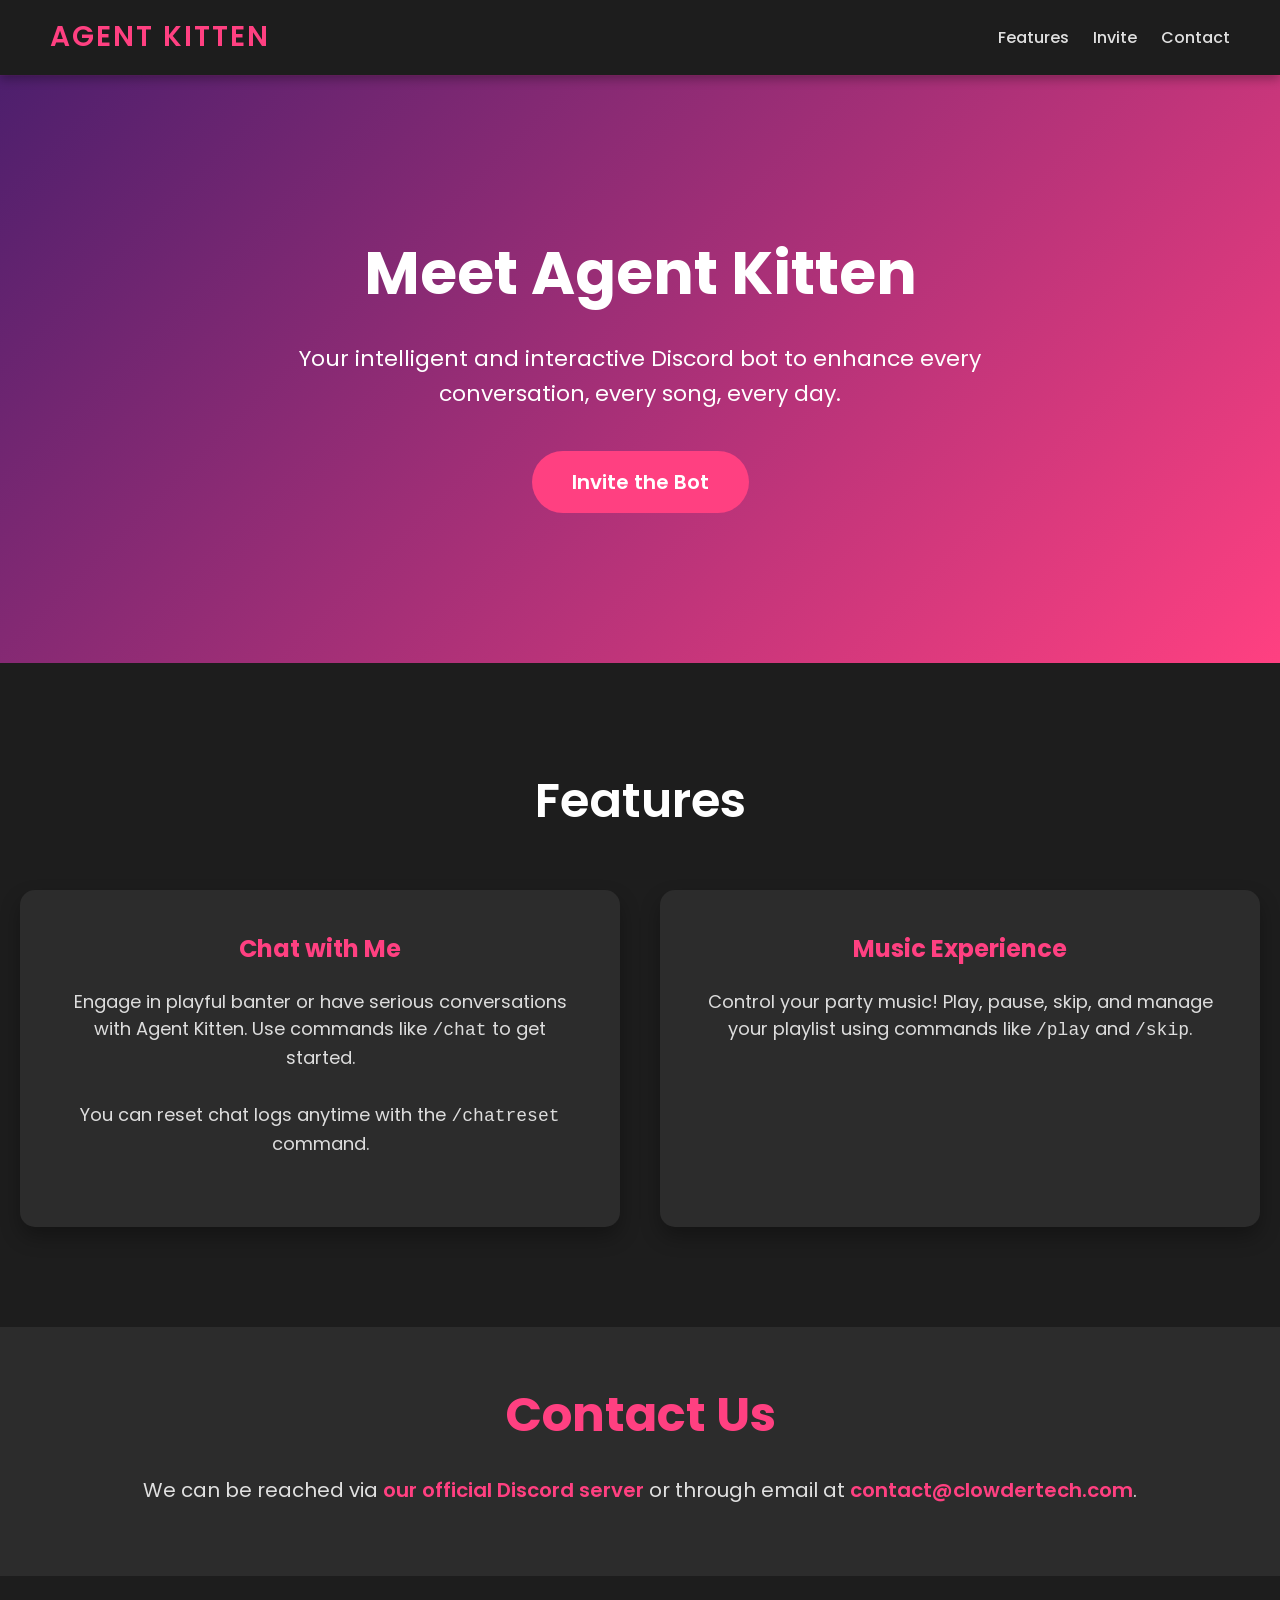
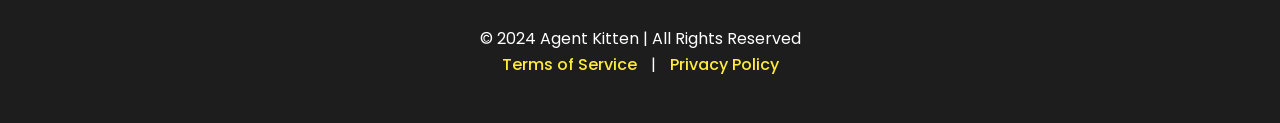
==== templates/index.html @ 6a36df15 "convert to rust cuz yea" ====
<!DOCTYPE html>
<html lang="en">
<head>
    <meta charset="UTF-8">
    <meta name="viewport" content="width=device-width, initial-scale=1.0">
    <title>Agent Kitten</title>
    <link rel="icon" type="image/x-icon" href="/static/images/logo.svg" />
    <link href="https://fonts.googleapis.com/css2?family=Poppins:wght@400;600&display=swap" rel="stylesheet">
    <link rel="stylesheet" href="/static/css/style.css" />
</head>
<body>

    <!-- Navigation Bar -->
    <nav>
        <div class="logo">Agent Kitten</div>
        <div class="nav-links">
            <a href="#features">Features</a>
            <a href="#invite">Invite</a>
            <a href="#contact">Contact</a>
        </div>
    </nav>

    <!-- Hero Section -->
    <section class="hero">
        <h1>Meet Agent Kitten</h1>
        <p>Your intelligent and interactive Discord bot to enhance every conversation, every song, every day.</p>
        <a href="https://discord.com/oauth2/authorize?client_id=1169801069514194956" class="cta-button">Invite the Bot</a>
    </section>

    <!-- Features Section -->
    <section id="features" class="features">
        <h2>Features</h2>
        <div class="feature-cards">
            <div class="card">
                <h3>Chat with Me</h3>
                <p>Engage in playful banter or have serious conversations with Agent Kitten. Use commands like <code>/chat</code> to get started.</p>
                <p>You can reset chat logs anytime with the <code>/chatreset</code> command.</p>
            </div>
            <div class="card">
                <h3>Music Experience</h3>
                <p>Control your party music! Play, pause, skip, and manage your playlist using commands like <code>/play</code> and <code>/skip</code>.</p>
            </div>
        </div>
    </section>

    <!-- Contact Section -->
    <section id="contact">
        <h2>Contact Us</h2>
        <p>We can be reached via <a href="https://discord.gg/ZwAhWC7mpZ">our official Discord server</a> or through email at <a href="mailto:contact@clowdertech.com">contact@clowdertech.com</a>.</p>
    </section>

    <!-- Footer Section -->
    <section class="footer">
        <p>&copy; 2024 Agent Kitten | All Rights Reserved</p>
        <a href="tos">Terms of Service</a> | <a href="privacy">Privacy Policy</a>
    </section>

</body>
</html>
---- static/css/style.css ----
* {
  margin: 0;
  padding: 0;
  box-sizing: border-box;
}

body {
  font-family: 'Poppins', sans-serif;
  background-color: #121212;
  color: #e0e0e0;
  line-height: 1.6;
  overflow-x: hidden;
}

/* Navigation */
nav {
  position: sticky;
  top: 0;
  z-index: 100;
  background-color: #1d1d1d;
  padding: 15px 50px;
  display: flex;
  justify-content: space-between;
  align-items: center;
  box-shadow: 0 4px 10px rgba(0, 0, 0, 0.3);
}

nav .logo {
  color: #FF4081;
  font-size: 28px;
  font-weight: 600;
  text-transform: uppercase;
  letter-spacing: 2px;
}

nav .nav-links a {
  color: #e0e0e0;
  text-decoration: none;
  font-size: 16px;
  font-weight: 500;
  margin-left: 20px;
  transition: color 0.3s ease;
}

nav .nav-links a:hover {
  color: #FF80AB;
}

/* Hero Section */
.hero {
  background: linear-gradient(135deg, #4D1F6D, #FF4081);
  color: #fff;
  padding: 150px 20px;
  text-align: center;
  background-size: cover;
  background-position: center;
}

.hero h1 {
  font-size: 60px;
  font-weight: 700;
  margin-bottom: 20px;
}

.hero p {
  font-size: 22px;
  max-width: 700px;
  margin: 0 auto;
  margin-bottom: 40px;
}

.cta-button {
  background-color: #FF4081;
  color: #fff;
  padding: 15px 40px;
  font-size: 20px;
  font-weight: 600;
  text-decoration: none;
  border-radius: 50px;
  transition: background-color 0.3s ease;
  display: inline-block;
}

.cta-button:hover {
  background-color: #FF80AB;
}

/* Features Section */
.features {
  padding: 100px 20px;
  background-color: #1d1d1d;
  text-align: center;
}

.features h2 {
  font-size: 48px;
  margin-bottom: 50px;
  color: #fff;
  font-weight: 600;
}

.features .feature-cards {
  display: grid;
  grid-template-columns: repeat(auto-fit, minmax(300px, 1fr));
  gap: 40px;
  margin-top: 40px;
}

.features .card {
  background-color: #2c2c2c;
  padding: 40px;
  border-radius: 15px;
  box-shadow: 0 10px 20px rgba(0, 0, 0, 0.3);
  transition: transform 0.3s ease, box-shadow 0.3s ease;
}

.features .card:hover {
  transform: translateY(-10px);
  box-shadow: 0 15px 30px rgba(0, 0, 0, 0.4);
}

.features .card h3 {
  font-size: 24px;
  margin-bottom: 20px;
  color: #FF4081;
}

.features .card p {
  font-size: 18px;
  color: #ddd;
  margin-bottom: 30px;
  line-height: 1.5;
}

/* Contact Section */
#contact {
  background-color: #2c2c2c;
  padding: 50px 20px;
  text-align: center;
}

#contact h2 {
  font-size: 48px;
  color: #FF4081;
  margin-bottom: 20px;
}

#contact p {
  font-size: 20px;
  color: #e0e0e0;
  margin-bottom: 20px;
}

#contact a {
  color: #FF4081;
  text-decoration: none;
  font-weight: 600;
  transition: color 0.3s ease;
}

#contact a:hover {
  color: #FF80AB;
}

/* Footer Section */
.footer {
  background-color: #1d1d1d;
  color: #fff;
  padding: 50px 20px;
  text-align: center;
}

.footer a {
  color: #FFEB3B;
  text-decoration: none;
  font-size: 16px;
  margin: 10px;
  font-weight: 500;
  transition: color 0.3s ease;
}

.footer a:hover {
  color: #FF80AB;
}

/* Responsive Design */
@media (max-width: 768px) {
  .hero h1 {
    font-size: 48px;
  }

  .cta-button {
    font-size: 18px;
    padding: 12px 30px;
  }
}
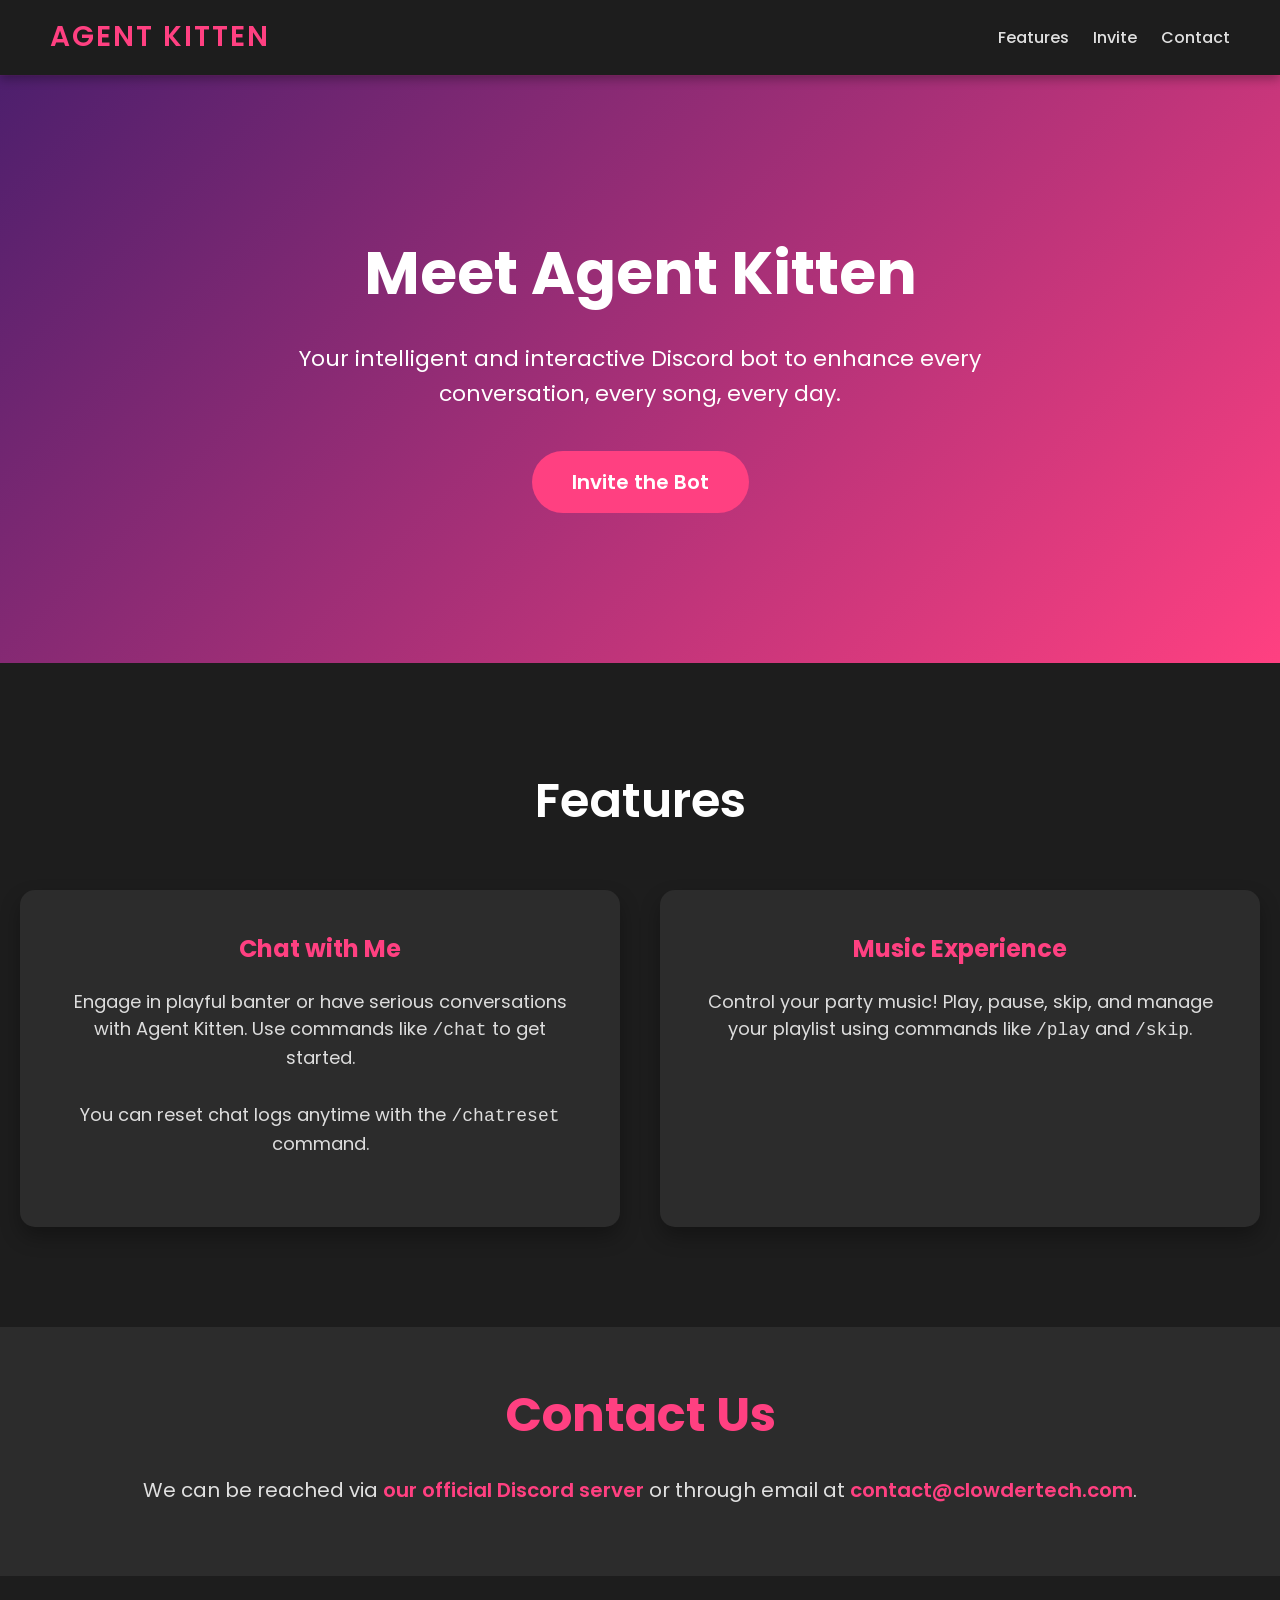
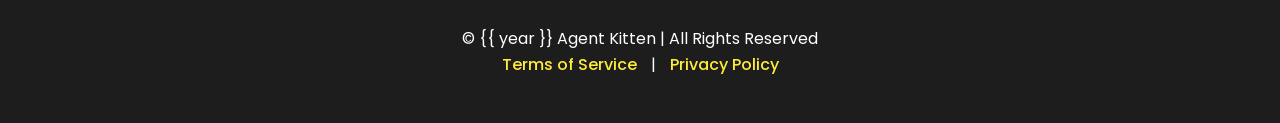
==== commit 604edf53: "copyright thingy update" ====
--- a/templates/index.html
+++ b/templates/index.html
@@ -51,7 +51,7 @@
 
     <!-- Footer Section -->
     <section class="footer">
-        <p>&copy; 2024 Agent Kitten | All Rights Reserved</p>
+        <p>&copy; {{ year }} Agent Kitten | All Rights Reserved</p>
         <a href="tos">Terms of Service</a> | <a href="privacy">Privacy Policy</a>
     </section>
 
